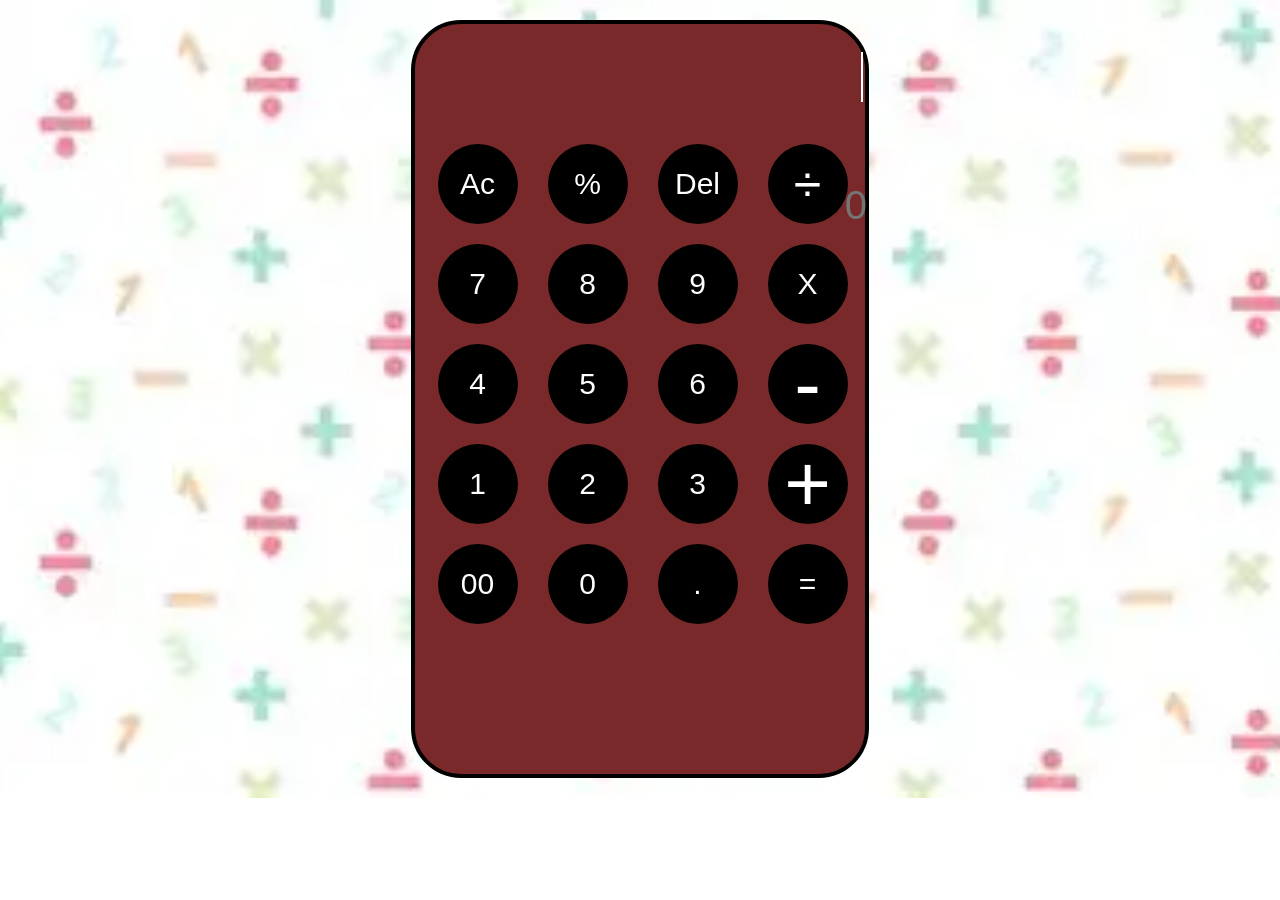
==== index.html @ 697c1937 "Initial commit: Add calculator app with improved security and test suite" ====
<!DOCTYPE html>
<html lang="en">
<head>
    <meta charset="UTF-8">
    <meta name="viewport" content="width=device-width, initial-scale=1.0">
    <title>Calculator</title>
    <link rel="stylesheet" href="clc.css">
    <link rel="icon" href="OIP.jfif">
</head>
<body class="image">

  
    <div class="mainborder">
        <div class="calc-container">

            <div class="input">
                <input type="text" placeholder="0" id="input" readonly >
                <span class="blinker"></span>
            </div>


            <div class="button">
                <button class="button1" onclick="cleardisplay()">Ac</button>
                <button class="button1" onclick="appendValue('%')">%</button>
                <button class="button1" onclick="deletelast()">Del</button>
                <button class="button1" style="font-size: 50px;" onclick="appendValue('÷')">÷</button> 
                <button class="button1" onclick="appendValue('7')">7</button>
                <button class="button1" onclick="appendValue('8')">8</button>
                <button class="button1" onclick="appendValue('9')">9</button>
                <button class="button1" onclick="appendValue('X')">X</button>
                <button class="button1" onclick="appendValue('4')">4</button>
                <button class="button1" onclick="appendValue('5')">5</button>
                <button class="button1" onclick="appendValue('6')">6</button>
                <button class="button1"  style="font-size: 80px;" onclick="appendValue('-')" >-</button>
                <button class="button1" onclick="appendValue('1')">1</button>
                <button class="button1" onclick="appendValue('2')">2</button>
                <button class="button1" onclick="appendValue('3')">3</button>
                <button class="button1"style="font-size: 80px;" onclick="appendValue('+')">+</button>
                <button class="button1" onclick="appendValue('00')">00</button>
                <button class="button1" onclick="appendValue('0')">0</button>
                <button class="button1" onclick="appendValue('.')">.</button>
                <button class="button1" onclick="calculate()">=</button>

            </div>
        </div>
    </div>
<script src="clc.js"></script>

</body>
</html>
---- clc.css ----
.image{
    background-image: url("OIP.webp");
    background-size: cover;
    background-position: center;
    background-repeat: no-repeat;

}

.mainborder{
    border: 4px solid black;
    border-radius: 50px;
    width: 450px;
    height: 750px;
    flex-direction: column;
    justify-content: space-between;
    margin: 20px auto;
    display: flex;
    background-color: rgb(121, 41, 41);
}

.calc-container {
    display: flex;
    flex-direction: column;
    align-items: center;
    width: 100%;
}
#input{
    width: 100%;
    height: 60%;
    margin-top: 30%;
    caret-color: transparent;
    font-size: 40px;
    background-color: transparent;
    border: none;
    display: flex;
    align-items: center;
    text-align: right;
}

.input{
    justify-content: flex-end;
    flex-shrink: 0;
    pointer-events: auto;
    height: 150px;
    width: 450px;
    position: relative;
}
.blinker{
    position: absolute;
    right: 2px;
    top: 35%;
    transform: translateY(-50%);
    width: 2px;
    height: 50px;
    background-color: white;
    animation: blink 1s infinite;
}

@keyframes blink {
    0%, 50% { opacity: 1; }
    51%, 100% { opacity: 0; }
}



.button{
    margin-top: -30px;
    margin-left: 15px;
    display: grid;
    grid-template-columns: repeat(4, 90px);
    gap: 20px;
    
}

.button1{
    
    border: 0px solid black;
    background-color: black;
    display: flex;
    justify-content: center;
    align-items: center;
    
    text-align: center;
    color: white;
    font-size: 30px;
    border-radius: 50px;
    width: 80px; height: 80px;
    
    
}
.button1:hover{
    background-color: grey;
    cursor: pointer;
    transform: scale(50px);
}

.button1:active{
    transform: scale(1.15);
}

@media (max-width: 500px) {
  .mainborder {
    width: 100%;
    height: 100vh;
    margin-left: 0;
    border-radius: 0;
  }
  .input {
    width: 100%;
  }
  .button {
    margin-left: 0;
    margin-top: 0;
    grid-template-columns: repeat(4, 1fr);
    gap: 12px;
    padding: 0 12px;
  }
  .button1 {
    width: 100%;
    height: auto;
    aspect-ratio: 1;
  }
}
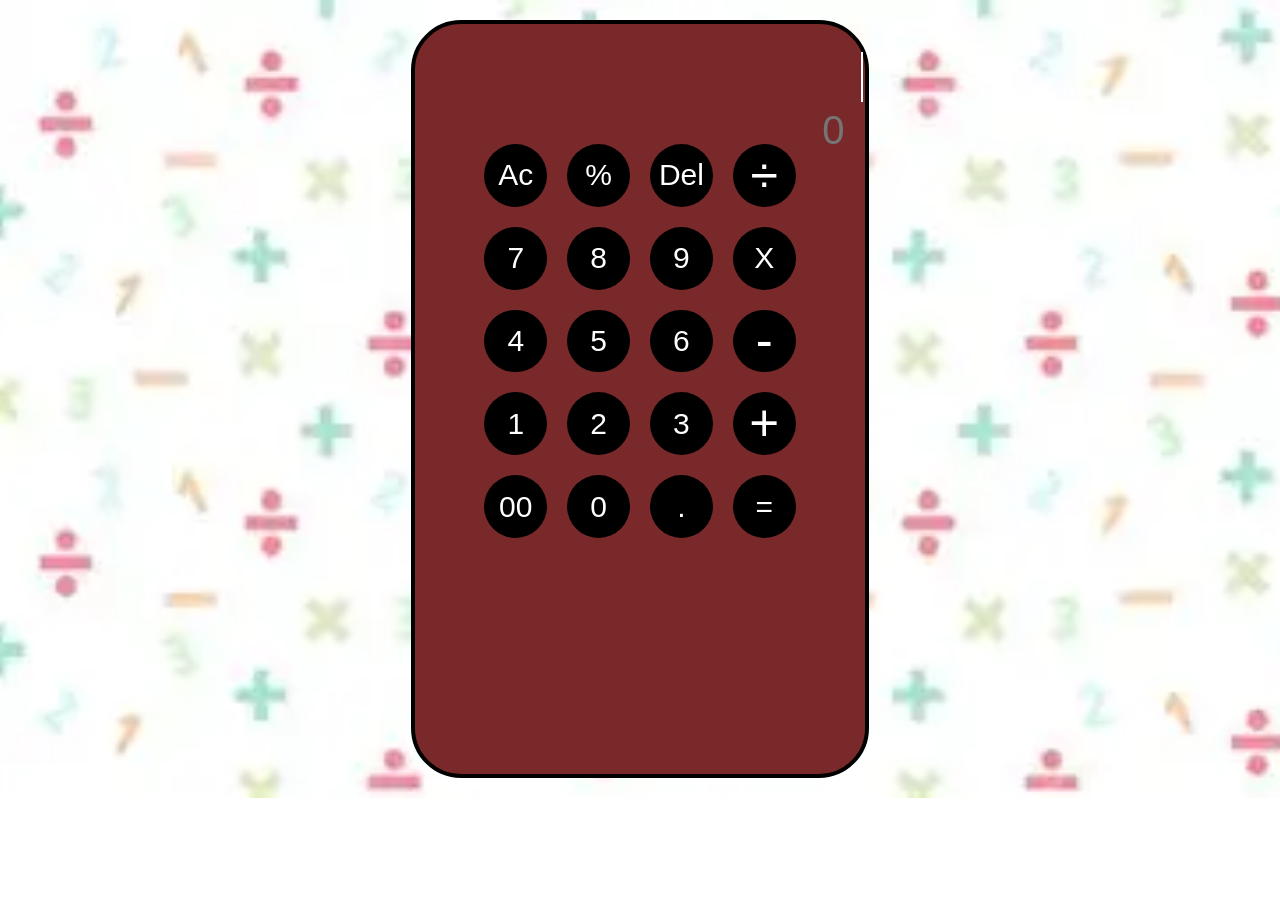
==== commit ec39c366: "Fix responsive design for mobile and desktop - proper width and font scaling" ====
--- a/index.html
+++ b/index.html
@@ -14,7 +14,7 @@
         <div class="calc-container">
 
             <div class="input">
-                <input type="text" placeholder="0" id="input" readonly >
+                <input type="text" placeholder="0" id="input" readonly>
                 <span class="blinker"></span>
             </div>
 
@@ -23,7 +23,7 @@
                 <button class="button1" onclick="cleardisplay()">Ac</button>
                 <button class="button1" onclick="appendValue('%')">%</button>
                 <button class="button1" onclick="deletelast()">Del</button>
-                <button class="button1" style="font-size: 50px;" onclick="appendValue('÷')">÷</button> 
+                <button class="button1" style="font-size: clamp(14px, 4vw, 50px);" onclick="appendValue('÷')">÷</button> 
                 <button class="button1" onclick="appendValue('7')">7</button>
                 <button class="button1" onclick="appendValue('8')">8</button>
                 <button class="button1" onclick="appendValue('9')">9</button>
@@ -31,11 +31,11 @@
                 <button class="button1" onclick="appendValue('4')">4</button>
                 <button class="button1" onclick="appendValue('5')">5</button>
                 <button class="button1" onclick="appendValue('6')">6</button>
-                <button class="button1"  style="font-size: 80px;" onclick="appendValue('-')" >-</button>
+                <button class="button1"  style="font-size: clamp(14px, 4vw, 80px);" onclick="appendValue('-')" >-</button>
                 <button class="button1" onclick="appendValue('1')">1</button>
                 <button class="button1" onclick="appendValue('2')">2</button>
                 <button class="button1" onclick="appendValue('3')">3</button>
-                <button class="button1"style="font-size: 80px;" onclick="appendValue('+')">+</button>
+                <button class="button1"style="font-size: clamp(14px, 4vw, 80px);" onclick="appendValue('+')">+</button>
                 <button class="button1" onclick="appendValue('00')">00</button>
                 <button class="button1" onclick="appendValue('0')">0</button>
                 <button class="button1" onclick="appendValue('.')">.</button>
--- a/clc.css
+++ b/clc.css
@@ -3,14 +3,15 @@
     background-size: cover;
     background-position: center;
     background-repeat: no-repeat;
-
 }
 
 .mainborder{
     border: 4px solid black;
     border-radius: 50px;
-    width: 450px;
-    height: 750px;
+    width: 90vw;
+    max-width: 450px;
+    height: 85vh;
+    max-height: 750px;
     flex-direction: column;
     justify-content: space-between;
     margin: 20px auto;
@@ -24,12 +25,13 @@
     align-items: center;
     width: 100%;
 }
+
 #input{
-    width: 100%;
-    height: 60%;
-    margin-top: 30%;
+    width: 95%;
+    height: 50%;
+    margin-top: 15%;
     caret-color: transparent;
-    font-size: 40px;
+    font-size: clamp(24px, 6vw, 40px);
     background-color: transparent;
     border: none;
     display: flex;
@@ -42,9 +44,10 @@
     flex-shrink: 0;
     pointer-events: auto;
     height: 150px;
-    width: 450px;
+    width: 100%;
     position: relative;
 }
+
 .blinker{
     position: absolute;
     right: 2px;
@@ -61,63 +64,56 @@
     51%, 100% { opacity: 0; }
 }
 
-
-
 .button{
     margin-top: -30px;
     margin-left: 15px;
+    margin-right: 15px;
     display: grid;
-    grid-template-columns: repeat(4, 90px);
-    gap: 20px;
-    
+    grid-template-columns: repeat(4, 1fr);
+    gap: clamp(10px, 3vw, 20px);
 }
 
 .button1{
-    
     border: 0px solid black;
     background-color: black;
     display: flex;
     justify-content: center;
     align-items: center;
-    
     text-align: center;
     color: white;
-    font-size: 30px;
+    font-size: clamp(18px, 5vw, 30px);
     border-radius: 50px;
-    width: 80px; height: 80px;
-    
-    
+    width: 100%;
+    aspect-ratio: 1;
 }
+
 .button1:hover{
     background-color: grey;
     cursor: pointer;
-    transform: scale(50px);
+    transform: scale(1.1);
 }
 
 .button1:active{
     transform: scale(1.15);
 }
 
-@media (max-width: 500px) {
-  .mainborder {
-    width: 100%;
-    height: 100vh;
-    margin-left: 0;
-    border-radius: 0;
-  }
-  .input {
-    width: 100%;
-  }
-  .button {
-    margin-left: 0;
-    margin-top: 0;
-    grid-template-columns: repeat(4, 1fr);
-    gap: 12px;
-    padding: 0 12px;
-  }
-  .button1 {
-    width: 100%;
-    height: auto;
-    aspect-ratio: 1;
-  }
-}+@media (max-width: 600px) {
+    .mainborder {
+        width: 95vw;
+        height: 90vh;
+        border-radius: 30px;
+        margin: 10px auto;
+    }
+    
+    .input {
+        height: 120px;
+    }
+    
+    .button {
+        margin-top: -20px;
+        margin-left: 10px;
+        margin-right: 10px;
+        gap: 12px;
+    }
+}
+
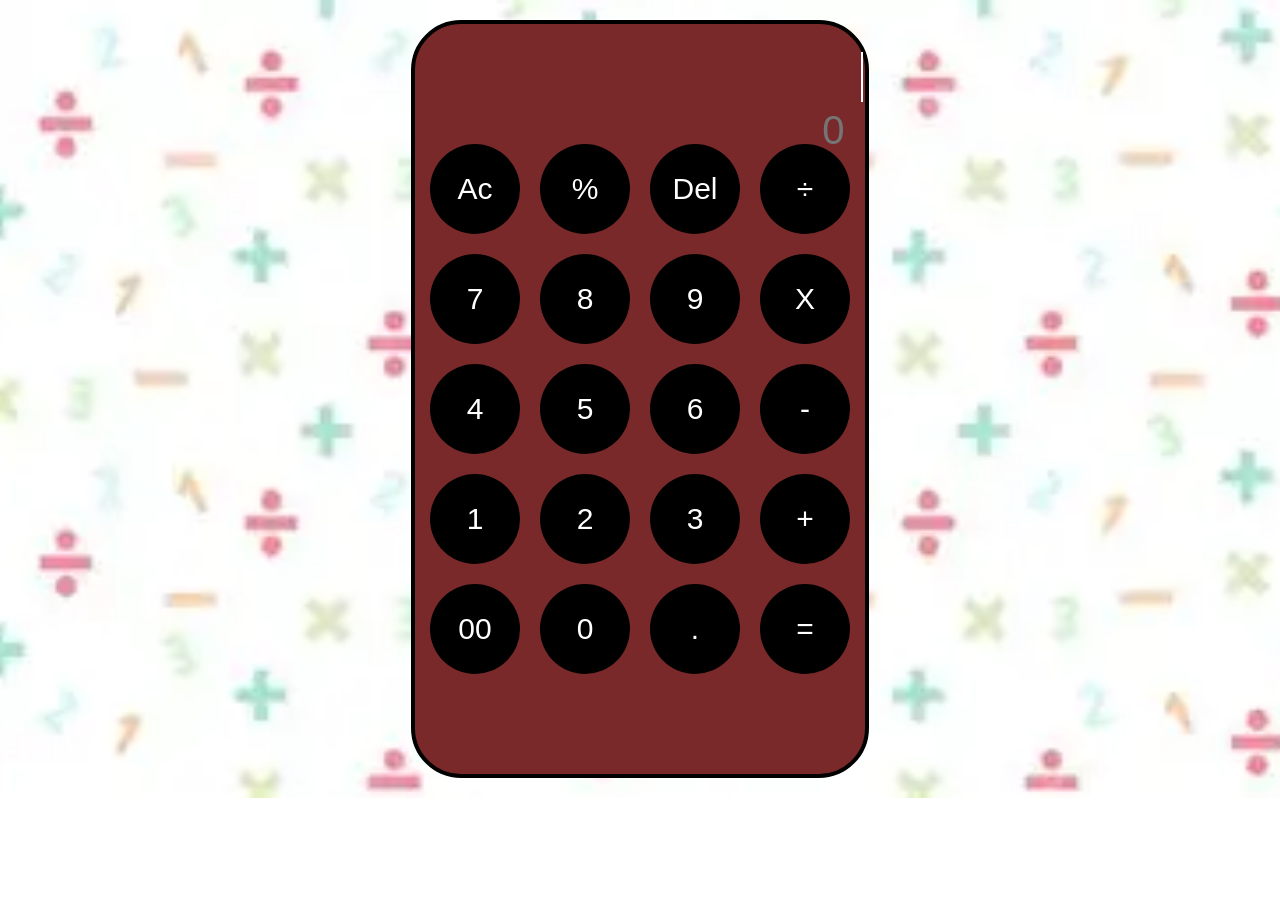
==== commit 93cd0368: "Mobile: 100% width, larger button fonts for better readability" ====
--- a/index.html
+++ b/index.html
@@ -23,7 +23,7 @@
                 <button class="button1" onclick="cleardisplay()">Ac</button>
                 <button class="button1" onclick="appendValue('%')">%</button>
                 <button class="button1" onclick="deletelast()">Del</button>
-                <button class="button1" style="font-size: clamp(14px, 4vw, 50px);" onclick="appendValue('÷')">÷</button> 
+                <button class="button1" onclick="appendValue('÷')">÷</button> 
                 <button class="button1" onclick="appendValue('7')">7</button>
                 <button class="button1" onclick="appendValue('8')">8</button>
                 <button class="button1" onclick="appendValue('9')">9</button>
@@ -31,11 +31,11 @@
                 <button class="button1" onclick="appendValue('4')">4</button>
                 <button class="button1" onclick="appendValue('5')">5</button>
                 <button class="button1" onclick="appendValue('6')">6</button>
-                <button class="button1"  style="font-size: clamp(14px, 4vw, 80px);" onclick="appendValue('-')" >-</button>
+                <button class="button1" onclick="appendValue('-')" >-</button>
                 <button class="button1" onclick="appendValue('1')">1</button>
                 <button class="button1" onclick="appendValue('2')">2</button>
                 <button class="button1" onclick="appendValue('3')">3</button>
-                <button class="button1"style="font-size: clamp(14px, 4vw, 80px);" onclick="appendValue('+')">+</button>
+                <button class="button1" onclick="appendValue('+')">+</button>
                 <button class="button1" onclick="appendValue('00')">00</button>
                 <button class="button1" onclick="appendValue('0')">0</button>
                 <button class="button1" onclick="appendValue('.')">.</button>
--- a/clc.css
+++ b/clc.css
@@ -65,25 +65,29 @@
 }
 
 .button{
+    width: 100%;
     margin-top: -30px;
-    margin-left: 15px;
-    margin-right: 15px;
+    margin-left: 0;
+    margin-right: 0;
+    padding: 0 15px;
     display: grid;
     grid-template-columns: repeat(4, 1fr);
     gap: clamp(10px, 3vw, 20px);
+    box-sizing: border-box;
 }
 
 .button1{
-    border: 0px solid black;
+    border: none;
     background-color: black;
     display: flex;
     justify-content: center;
     align-items: center;
     text-align: center;
     color: white;
-    font-size: clamp(18px, 5vw, 30px);
+    font-size: clamp(20px, 5vw, 30px);
     border-radius: 50px;
-    width: 100%;
+    padding: 0;
+    cursor: pointer;
     aspect-ratio: 1;
 }
 
@@ -97,23 +101,41 @@
     transform: scale(1.15);
 }
 
-@media (max-width: 600px) {
+@media (max-width: 768px) {
+    body {
+        margin: 0;
+        padding: 0;
+    }
+    
     .mainborder {
-        width: 95vw;
-        height: 90vh;
-        border-radius: 30px;
-        margin: 10px auto;
+        width: 100vw;
+        height: 100vh;
+        border-radius: 0;
+        margin: 0;
+        max-width: none;
+        max-height: none;
     }
     
     .input {
         height: 120px;
+        width: 100%;
+    }
+    
+    #input {
+        width: 90%;
+        font-size: clamp(28px, 8vw, 40px);
     }
     
     .button {
+        width: 100%;
         margin-top: -20px;
-        margin-left: 10px;
-        margin-right: 10px;
-        gap: 12px;
+        padding: 0 12px;
+        gap: clamp(8px, 2vw, 15px);
+        box-sizing: border-box;
+    }
+    
+    .button1 {
+        font-size: clamp(20px, 6vw, 32px);
     }
 }
 
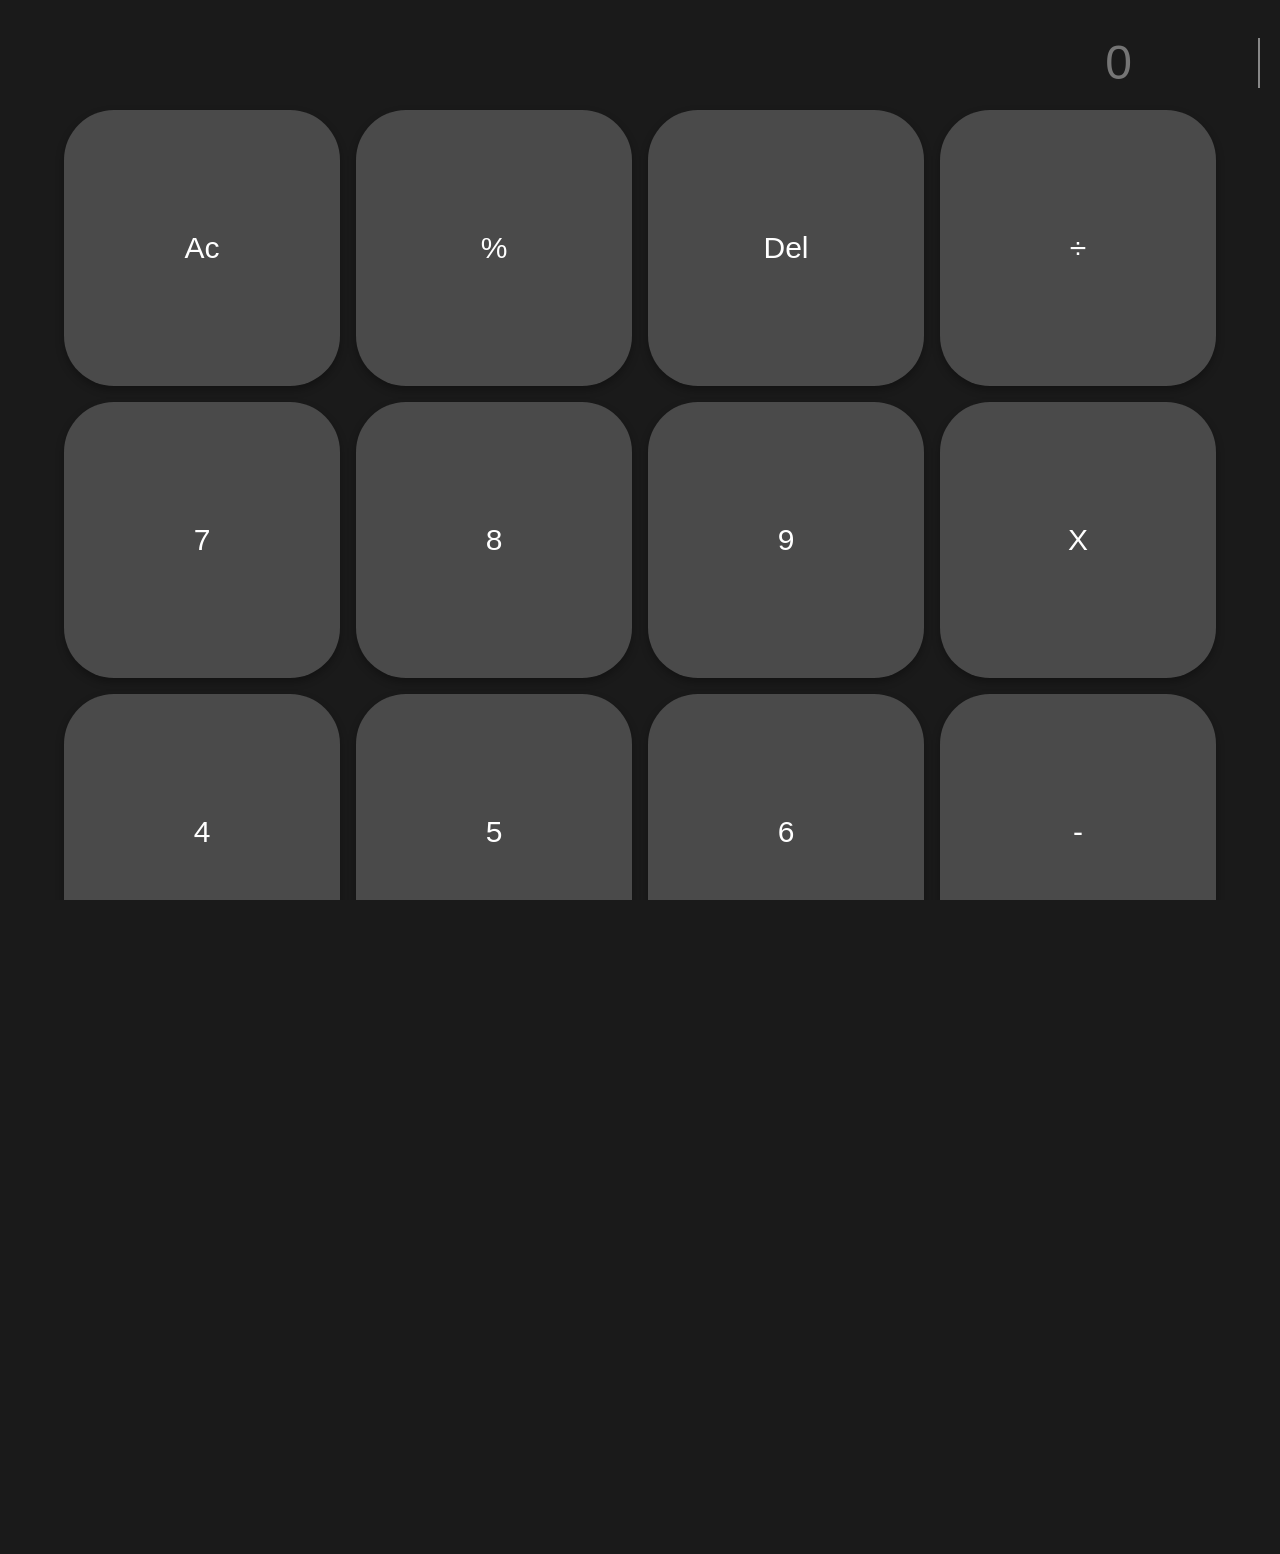
==== commit 37996ff1: "Fix AC and Delete button function names - use camelCase" ====
--- a/index.html
+++ b/index.html
@@ -20,9 +20,9 @@
 
 
             <div class="button">
-                <button class="button1" onclick="cleardisplay()">Ac</button>
+                <button class="button1" onclick="clearDisplay()">Ac</button>
                 <button class="button1" onclick="appendValue('%')">%</button>
-                <button class="button1" onclick="deletelast()">Del</button>
+                <button class="button1" onclick="deleteLast()">Del</button>
                 <button class="button1" onclick="appendValue('÷')">÷</button> 
                 <button class="button1" onclick="appendValue('7')">7</button>
                 <button class="button1" onclick="appendValue('8')">8</button>
--- a/clc.css
+++ b/clc.css
@@ -1,4 +1,19 @@
+* {
+    margin: 0;
+    padding: 0;
+    box-sizing: border-box;
+}
+
+html, body {
+    width: 100%;
+    height: 100%;
+    overflow: hidden;
+}
+
 .image{
+    width: 100%;
+    height: 100%;
+    background-color: #1a1a1a;
     background-image: url("OIP.webp");
     background-size: cover;
     background-position: center;
@@ -6,17 +21,14 @@
 }
 
 .mainborder{
-    border: 4px solid black;
-    border-radius: 50px;
-    width: 90vw;
-    max-width: 450px;
-    height: 85vh;
-    max-height: 750px;
+    border: none;
+    border-radius: 0;
+    width: 100%;
+    height: 100%;
+    display: flex;
     flex-direction: column;
     justify-content: space-between;
-    margin: 20px auto;
-    display: flex;
-    background-color: rgb(121, 41, 41);
+    background-color: #1a1a1a;
 }
 
 .calc-container {
@@ -24,38 +36,40 @@
     flex-direction: column;
     align-items: center;
     width: 100%;
+    height: 100%;
+    padding: 15px 0;
 }
 
 #input{
-    width: 95%;
-    height: 50%;
-    margin-top: 15%;
+    width: 90%;
+    padding: 20px;
     caret-color: transparent;
-    font-size: clamp(24px, 6vw, 40px);
+    font-size: clamp(28px, 8vw, 48px);
     background-color: transparent;
     border: none;
     display: flex;
     align-items: center;
     text-align: right;
+    color: #888;
 }
 
 .input{
     justify-content: flex-end;
     flex-shrink: 0;
     pointer-events: auto;
-    height: 150px;
+    height: auto;
     width: 100%;
     position: relative;
 }
 
 .blinker{
     position: absolute;
-    right: 2px;
-    top: 35%;
+    right: 20px;
+    top: 50%;
     transform: translateY(-50%);
     width: 2px;
     height: 50px;
-    background-color: white;
+    background-color: #888;
     animation: blink 1s infinite;
 }
 
@@ -65,20 +79,17 @@
 }
 
 .button{
-    width: 100%;
-    margin-top: -30px;
-    margin-left: 0;
-    margin-right: 0;
-    padding: 0 15px;
+    width: 90%;
+    flex-shrink: 0;
     display: grid;
     grid-template-columns: repeat(4, 1fr);
-    gap: clamp(10px, 3vw, 20px);
-    box-sizing: border-box;
+    gap: clamp(10px, 2.5vw, 16px);
+    margin: auto 5% 20px 5%;
 }
 
 .button1{
     border: none;
-    background-color: black;
+    background-color: #4a4a4a;
     display: flex;
     justify-content: center;
     align-items: center;
@@ -89,53 +100,16 @@
     padding: 0;
     cursor: pointer;
     aspect-ratio: 1;
+    box-shadow: 0 4px 8px rgba(0,0,0,0.3);
+    transition: all 0.1s ease;
 }
 
 .button1:hover{
-    background-color: grey;
-    cursor: pointer;
-    transform: scale(1.1);
+    background-color: #5a5a5a;
 }
 
 .button1:active{
-    transform: scale(1.15);
+    transform: scale(0.95);
+    box-shadow: 0 2px 4px rgba(0,0,0,0.3);
 }
 
-@media (max-width: 768px) {
-    body {
-        margin: 0;
-        padding: 0;
-    }
-    
-    .mainborder {
-        width: 100vw;
-        height: 100vh;
-        border-radius: 0;
-        margin: 0;
-        max-width: none;
-        max-height: none;
-    }
-    
-    .input {
-        height: 120px;
-        width: 100%;
-    }
-    
-    #input {
-        width: 90%;
-        font-size: clamp(28px, 8vw, 40px);
-    }
-    
-    .button {
-        width: 100%;
-        margin-top: -20px;
-        padding: 0 12px;
-        gap: clamp(8px, 2vw, 15px);
-        box-sizing: border-box;
-    }
-    
-    .button1 {
-        font-size: clamp(20px, 6vw, 32px);
-    }
-}
-
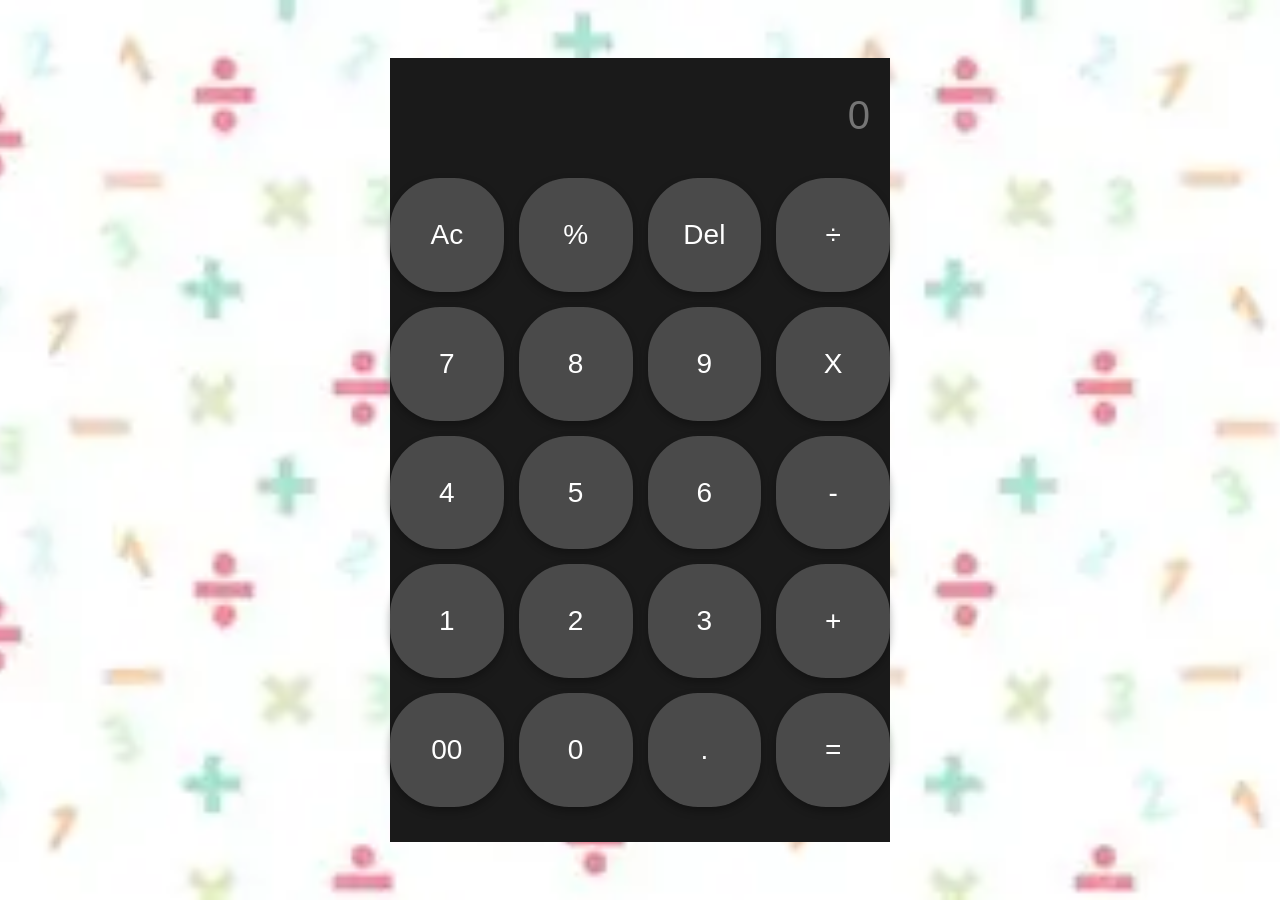
==== commit 182103fe: "Feature: Allow cursor positioning and mid-text editing in calculator - Removed readonly attribute fr" ====
--- a/index.html
+++ b/index.html
@@ -14,8 +14,7 @@
         <div class="calc-container">
 
             <div class="input">
-                <input type="text" placeholder="0" id="input" readonly>
-                <span class="blinker"></span>
+                <input type="text" placeholder="0" id="input">
             </div>
 
 
--- a/clc.css
+++ b/clc.css
@@ -18,6 +18,9 @@
     background-size: cover;
     background-position: center;
     background-repeat: no-repeat;
+    display: flex;
+    align-items: center;
+    justify-content: center;
 }
 
 .mainborder{
@@ -42,15 +45,27 @@
 
 #input{
     width: 90%;
+    max-width: 500px;
     padding: 20px;
-    caret-color: transparent;
     font-size: clamp(28px, 8vw, 48px);
     background-color: transparent;
     border: none;
-    display: flex;
-    align-items: center;
     text-align: right;
     color: #888;
+    overflow-x: auto;
+    overflow-y: hidden;
+    scroll-behavior: auto;
+    white-space: nowrap;
+    caret-color: #888;
+}
+
+#input:focus {
+    outline: none;
+    caret-color: #888;
+}
+
+#input::selection {
+    background-color: rgba(136, 136, 136, 0.3);
 }
 
 .input{
@@ -62,24 +77,9 @@
     position: relative;
 }
 
-.blinker{
-    position: absolute;
-    right: 20px;
-    top: 50%;
-    transform: translateY(-50%);
-    width: 2px;
-    height: 50px;
-    background-color: #888;
-    animation: blink 1s infinite;
-}
-
-@keyframes blink {
-    0%, 50% { opacity: 1; }
-    51%, 100% { opacity: 0; }
-}
-
 .button{
     width: 90%;
+    max-width: 500px;
     flex-shrink: 0;
     display: grid;
     grid-template-columns: repeat(4, 1fr);
@@ -113,3 +113,30 @@
     box-shadow: 0 2px 4px rgba(0,0,0,0.3);
 }
 
+@media (min-width: 769px) {
+    .mainborder {
+        width: 500px;
+        height: auto;
+        margin: 0 auto;
+    }
+    
+    .calc-container {
+        height: auto;
+    }
+    
+    #input {
+        width: 100%;
+        font-size: 40px;
+    }
+    
+    .button {
+        width: 100%;
+        margin: 20px auto;
+        gap: 15px;
+    }
+    
+    .button1 {
+        font-size: 28px;
+    }
+}
+
